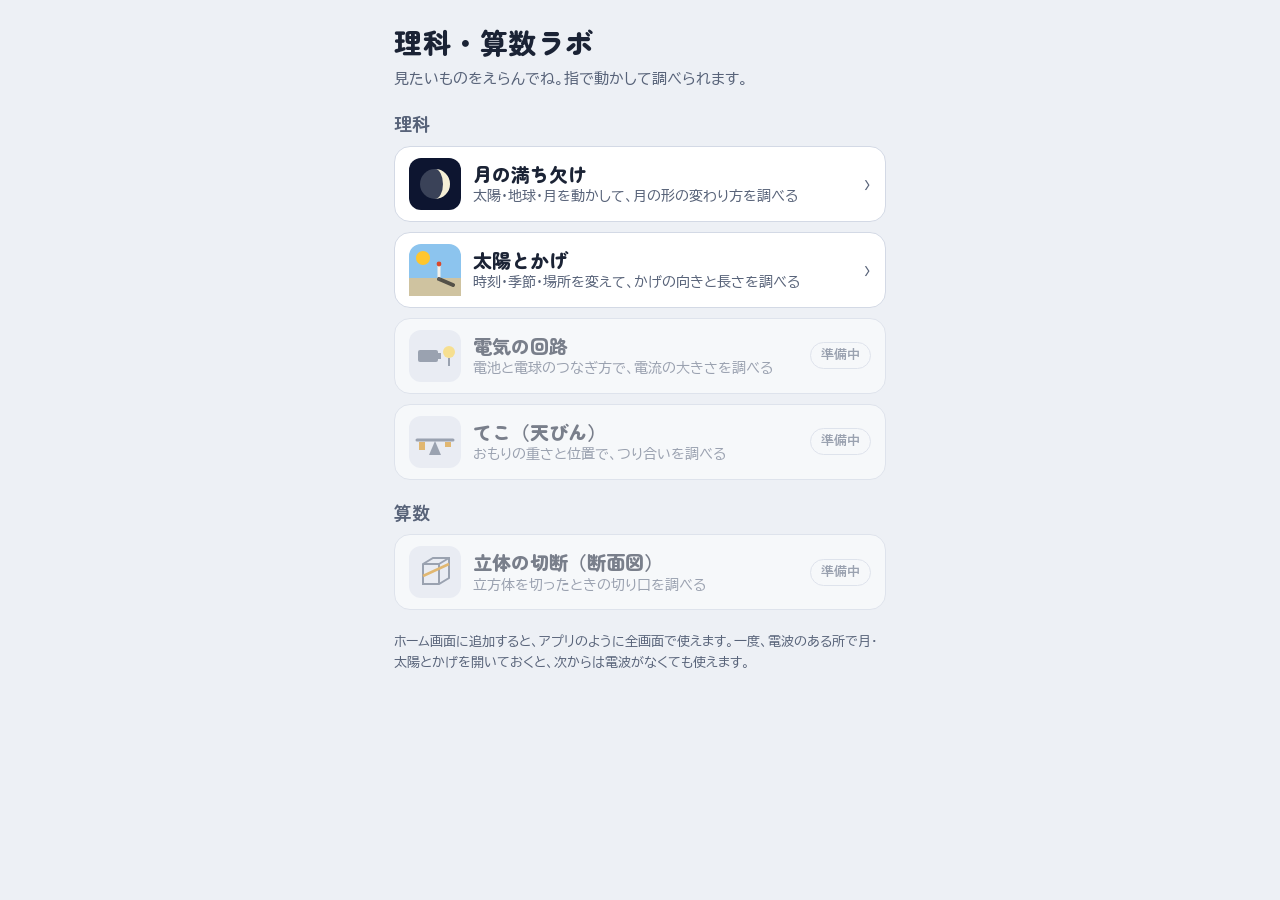
==== index.html @ a02ab7ed "Test ver" ====
<!doctype html>
<html lang="ja" data-root="./">
<head>
<meta charset="utf-8">
<meta name="viewport" content="width=device-width, initial-scale=1, viewport-fit=cover">
<meta name="robots" content="noindex, nofollow">
<meta name="theme-color" content="#edf0f5" media="(prefers-color-scheme: light)">
<meta name="theme-color" content="#0d1221" media="(prefers-color-scheme: dark)">
<meta name="mobile-web-app-capable" content="yes">
<meta name="apple-mobile-web-app-capable" content="yes">
<meta name="apple-mobile-web-app-title" content="理科・算数ラボ">
<title>理科・算数ラボ</title>
<link rel="manifest" href="manifest.webmanifest">
<link rel="icon" href="icons/icon-192.png">
<link rel="apple-touch-icon" href="icons/icon-180.png">
<link rel="preconnect" href="https://fonts.googleapis.com">
<link rel="preconnect" href="https://fonts.gstatic.com" crossorigin>
<link rel="stylesheet" href="https://fonts.googleapis.com/css2?family=BIZ+UDPGothic:wght@400;700&family=Zen+Maru+Gothic:wght@700;900&display=swap">
<link rel="stylesheet" href="css/common.css">
<style>
.menu{max-width:520px;margin:0 auto;padding:calc(14px + env(safe-area-inset-top)) 14px calc(24px + env(safe-area-inset-bottom))}
.menu h1{font-family:var(--f-head);font-weight:900;font-size:28px;margin:6px 0 2px;letter-spacing:.02em}
.menu .lead{margin:0 0 14px;color:var(--muted);font-size:15px}
.menu h2{font-family:var(--f-head);font-size:18px;margin:18px 0 8px;color:var(--muted)}
.list{display:flex;flex-direction:column;gap:10px}
.item{display:flex;align-items:center;gap:12px;min-height:76px;padding:10px 14px;border:1px solid var(--line);border-radius:16px;background:var(--surface);color:var(--ink);text-decoration:none}
a.item:active{background:var(--surface2)}
.item svg{flex:none;width:52px;height:52px}
.item .t{flex:1;min-width:0}
.item .n{display:block;font-family:var(--f-head);font-weight:900;font-size:19px;line-height:1.35}
.item .d{display:block;font-size:14px;color:var(--muted);line-height:1.45}
.item .go{flex:none;font-size:22px;color:var(--muted)}
.item.soon{opacity:.55}
.item.soon .go{font-size:13px;font-weight:700;border:1px solid var(--line);border-radius:999px;padding:2px 10px}
.foot{margin-top:22px;font-size:13px;color:var(--muted)}
</style>
</head>
<body>
<main class="menu">
  <h1>理科・算数ラボ</h1>
  <p class="lead">見たいものをえらんでね。指で動かして調べられます。</p>

  <h2>理科</h2>
  <div class="list">
    <a class="item" href="moon/">
      <svg viewBox="0 0 52 52" aria-hidden="true"><rect width="52" height="52" rx="12" fill="#0d1530"/><circle cx="26" cy="26" r="15" fill="#3a4258"/><path d="M26 11a15 15 0 0 1 0 30a8 15 0 0 0 0-30z" fill="#f5efd6"/></svg>
      <span class="t"><span class="n">月の満ち欠け</span><span class="d">太陽・地球・月を動かして、月の形の変わり方を調べる</span></span>
      <span class="go" aria-hidden="true">›</span>
    </a>
    <a class="item" href="shadow/">
      <svg viewBox="0 0 52 52" aria-hidden="true"><rect width="52" height="52" rx="12" fill="#8cc4ee"/><rect y="34" width="52" height="18" fill="#cfc3a0"/><circle cx="14" cy="14" r="7" fill="#ffc62e"/><path d="M30 20v15" stroke="#f4f1ea" stroke-width="3" stroke-linecap="round"/><path d="M30 35l14 6" stroke="#2b2b2b" stroke-width="4" stroke-linecap="round" opacity=".75"/><circle cx="30" cy="20" r="2.4" fill="#d9482b"/></svg>
      <span class="t"><span class="n">太陽とかげ</span><span class="d">時刻・季節・場所を変えて、かげの向きと長さを調べる</span></span>
      <span class="go" aria-hidden="true">›</span>
    </a>
    <div class="item soon" aria-disabled="true">
      <svg viewBox="0 0 52 52" aria-hidden="true"><rect width="52" height="52" rx="12" fill="#e6eaf3"/><rect x="9" y="20" width="20" height="12" rx="2" fill="#586379"/><rect x="29" y="23" width="3" height="6" fill="#586379"/><circle cx="40" cy="22" r="6" fill="#ffd23f"/><path d="M40 28v8" stroke="#586379" stroke-width="2"/></svg>
      <span class="t"><span class="n">電気の回路</span><span class="d">電池と電球のつなぎ方で、電流の大きさを調べる</span></span>
      <span class="go">準備中</span>
    </div>
    <div class="item soon" aria-disabled="true">
      <svg viewBox="0 0 52 52" aria-hidden="true"><rect width="52" height="52" rx="12" fill="#e6eaf3"/><path d="M8 24h36" stroke="#586379" stroke-width="3" stroke-linecap="round"/><path d="M26 25l-6 14h12z" fill="#586379"/><rect x="10" y="26" width="6" height="8" fill="#d98a06"/><rect x="36" y="26" width="6" height="5" fill="#d98a06"/></svg>
      <span class="t"><span class="n">てこ（天びん）</span><span class="d">おもりの重さと位置で、つり合いを調べる</span></span>
      <span class="go">準備中</span>
    </div>
  </div>

  <h2>算数</h2>
  <div class="list">
    <div class="item soon" aria-disabled="true">
      <svg viewBox="0 0 52 52" aria-hidden="true"><rect width="52" height="52" rx="12" fill="#e6eaf3"/><path d="M14 18l10-6h16v20l-10 6H14z" fill="none" stroke="#586379" stroke-width="2"/><path d="M14 18h16v20M30 18l10-6" fill="none" stroke="#586379" stroke-width="2"/><path d="M14 30l26-12" stroke="#d98a06" stroke-width="2.5"/></svg>
      <span class="t"><span class="n">立体の切断（断面図）</span><span class="d">立方体を切ったときの切り口を調べる</span></span>
      <span class="go">準備中</span>
    </div>
  </div>

  <p class="foot">ホーム画面に追加すると、アプリのように全画面で使えます。一度、電波のある所で月・太陽とかげを開いておくと、次からは電波がなくても使えます。</p>
</main>
<div id="update" class="update" hidden><span>新しい版があります。</span><button id="updateBtn" type="button">開き直す</button></div>
<script src="js/common.js"></script>
</body>
</html>
---- css/common.css ----
/* 理科・算数ラボ 共通の見た目（指示書 5章の色・文字に合わせる） */
:root{
  --bg:#edf0f5; --surface:#ffffff; --surface2:#f5f7fb; --ink:#1b2335; --muted:#586379; --line:#d3d9e5;
  --accent:#d98a06; --accent-ink:#6b4300; --accent-soft:#fff0cf; --focus:#2d6cc6;
  --summer:#d9482b; --equinox:#2e9a5f; --winter:#2f6fd0; --danger:#c0266d;
  --space:#060a17;
  --f-body:"BIZ UDPGothic","BIZ UDPゴシック","Hiragino Sans","Hiragino Kaku Gothic ProN","Noto Sans JP","Yu Gothic",sans-serif;
  --f-head:"Zen Maru Gothic","Hiragino Maru Gothic ProN","BIZ UDPGothic",sans-serif;
}
@media (prefers-color-scheme: dark){
  :root{
    color-scheme:dark;
    --bg:#0d1221; --surface:#151c2f; --surface2:#1b2339; --ink:#e6eaf3; --muted:#9ba5ba; --line:#2a3550;
    --accent:#f5b52e; --accent-ink:#ffd98a; --accent-soft:#3a2c10; --focus:#8fbaf5;
    --summer:#f07a5e; --equinox:#5cc98c; --winter:#6fa2f0; --danger:#f06aa8;
  }
}
*{box-sizing:border-box}
html,body{margin:0;height:100%;background:var(--bg);color:var(--ink);font-family:var(--f-body);font-size:16px;line-height:1.6;-webkit-text-size-adjust:100%;overscroll-behavior:none}
button,select,input{font:inherit;color:inherit}
:focus-visible{outline:3px solid var(--focus);outline-offset:2px}
rt{font-size:.55em;color:var(--muted)}
b,strong{color:var(--accent-ink)}

/* ---------- 画面のわく ---------- */
#app{display:flex;flex-direction:column;height:100vh;height:100dvh;max-width:520px;margin:0 auto;
  padding:env(safe-area-inset-top) env(safe-area-inset-right) 0 env(safe-area-inset-left)}
.topbar{flex:0 0 52px;display:flex;align-items:center;gap:8px;padding:0 10px}
.topbar h1{flex:1;margin:0;font-family:var(--f-head);font-weight:900;font-size:19px;letter-spacing:.02em;white-space:nowrap;overflow:hidden;text-overflow:ellipsis}
.backbtn{flex:none;display:inline-flex;align-items:center;min-height:44px;padding:0 12px;border:1px solid var(--line);background:var(--surface);border-radius:10px;font-weight:700;color:var(--ink);text-decoration:none}

/* 3D図（上に固定） */
.stage{position:relative;flex:0 0 auto;height:min(42dvh,92vw);min-height:220px;margin:0 10px;border-radius:16px;overflow:hidden;background:var(--space)}
.stage canvas{display:block;width:100%;height:100%;touch-action:none}
.views{position:absolute;top:8px;right:8px;display:flex;gap:5px;flex-wrap:wrap;justify-content:flex-end;max-width:calc(100% - 16px)}
.views button{min-height:38px;padding:0 10px;border-radius:10px;border:1px solid rgba(255,255,255,.25);background:rgba(10,16,34,.75);color:#eef2f8;font-weight:700;font-size:14px;cursor:pointer;touch-action:manipulation}
.views button[aria-pressed="true"]{background:#f5b52e;color:#1b1400;border-color:#f5b52e}
.views .z{min-width:40px;font-size:18px;padding:0}
.note3d{position:absolute;left:8px;bottom:6px;right:8px;color:#d0d6e6;font-size:12px;line-height:1.4;pointer-events:none;text-shadow:0 1px 2px #000}
.nogl{position:absolute;inset:0;display:grid;place-items:center;color:#fff;background:#1a2238;padding:16px;text-align:center;font-size:15px}

/* 3D図のすぐ下：いつも見える行 */
.status{flex:0 0 auto;margin:8px 10px 0;display:flex;flex-direction:column;gap:6px}
.status .line1{display:flex;align-items:center;gap:8px}
.date{flex:1;font-family:var(--f-head);font-weight:900;font-size:22px;font-variant-numeric:tabular-nums;line-height:1.2}
.date small{font-family:var(--f-body);font-weight:700;font-size:14px;color:var(--muted);margin-left:6px}
.play{flex:none;min-height:46px;min-width:7.2em;border-radius:10px;border:1px solid var(--accent);background:var(--accent);color:#1b1400;font-weight:700;font-size:16px;cursor:pointer;touch-action:manipulation}

/* タブ */
.tabs{flex:0 0 auto;display:flex;margin:8px 10px 0;border:1px solid var(--line);border-radius:12px;overflow:hidden;background:var(--surface)}
.tabs button{flex:1;min-height:44px;border:0;background:transparent;font-weight:700;font-size:15px;cursor:pointer;padding:0 4px;touch-action:manipulation}
.tabs button+button{border-left:1px solid var(--line)}
.tabs button[aria-selected="true"]{background:var(--ink);color:var(--bg)}
.pane{flex:1 1 auto;overflow-y:auto;-webkit-overflow-scrolling:touch;padding:10px 10px calc(16px + env(safe-area-inset-bottom))}
.pane[hidden]{display:none}

/* 部品 */
.panel{background:var(--surface);border:1px solid var(--line);border-radius:16px;padding:12px;display:flex;flex-direction:column;gap:10px;margin-bottom:10px}
.panel h2{font-family:var(--f-head);font-size:17px;margin:0;line-height:1.4}
.panel h2 small{font-family:var(--f-body);font-weight:400;font-size:13px;color:var(--muted);margin-left:4px}
.row{display:flex;gap:6px;flex-wrap:wrap;align-items:center}
.lbl{font-size:14px;color:var(--muted);font-weight:700}
.btn{min-height:44px;border-radius:10px;border:1px solid var(--line);background:var(--surface);padding:0 12px;font-weight:700;cursor:pointer;touch-action:manipulation}
.btn[aria-pressed="true"]{background:var(--ink);color:var(--bg);border-color:var(--ink)}
.grid2{display:grid;grid-template-columns:1fr 1fr;gap:6px}
.grid4{display:grid;grid-template-columns:repeat(4,1fr);gap:6px}
.grid3{display:grid;grid-template-columns:repeat(3,1fr);gap:6px}
.grid2 .btn,.grid3 .btn,.grid4 .btn{padding:0 4px}
.seg{display:flex;border:1px solid var(--line);border-radius:10px;overflow:hidden;background:var(--surface)}
.seg button{flex:1;border:0;border-radius:0;min-height:44px;padding:0 8px;font-weight:700;background:transparent;cursor:pointer;touch-action:manipulation}
.seg button+button{border-left:1px solid var(--line)}
.seg button[aria-pressed="true"]{background:var(--ink);color:var(--bg)}
input[type=range]{width:100%;height:40px;margin:0;accent-color:var(--accent)}
.cap{display:flex;justify-content:space-between;font-size:13px;color:var(--muted);margin-top:-6px}
.facts{display:grid;grid-template-columns:1fr 1fr;gap:6px}
.fact{background:var(--surface2);border-radius:10px;padding:6px 10px}
.fact .k{font-size:13px;color:var(--muted)}
.fact .v{font-weight:700;font-size:18px;font-variant-numeric:tabular-nums}
.fact .v small{font-weight:400;font-size:13px;color:var(--muted)}
.why{background:var(--accent-soft);border-radius:10px;padding:10px 12px;margin:0}
.hint{font-size:14px;color:var(--muted);margin:0}

/* 新しい版のお知らせ */
.update{position:fixed;left:50%;transform:translateX(-50%);bottom:calc(14px + env(safe-area-inset-bottom));z-index:50;display:flex;gap:10px;align-items:center;
  background:var(--ink);color:var(--bg);border-radius:12px;padding:8px 10px 8px 14px;font-weight:700;box-shadow:0 4px 16px rgba(0,0,0,.25)}
.update[hidden]{display:none}
.update button{min-height:40px;border:0;border-radius:8px;background:var(--accent);color:#1b1400;font-weight:700;padding:0 12px;cursor:pointer}

/* 横に広い画面（タブレット・PC）：左に3D図、右に操作と結果 */
@media (min-width:820px) and (min-height:500px){
  #app{max-width:1200px;display:grid;grid-template-columns:minmax(0,1fr) minmax(0,1fr);grid-template-rows:52px auto auto 1fr;
    grid-template-areas:"top top" "stage status" "stage tabs" "stage pane";column-gap:4px}
  .topbar{grid-area:top}
  .stage{grid-area:stage;height:auto;margin:0 10px 16px}
  .status{grid-area:status;margin-top:0}
  .tabs{grid-area:tabs}
  .pane{grid-area:pane}
}
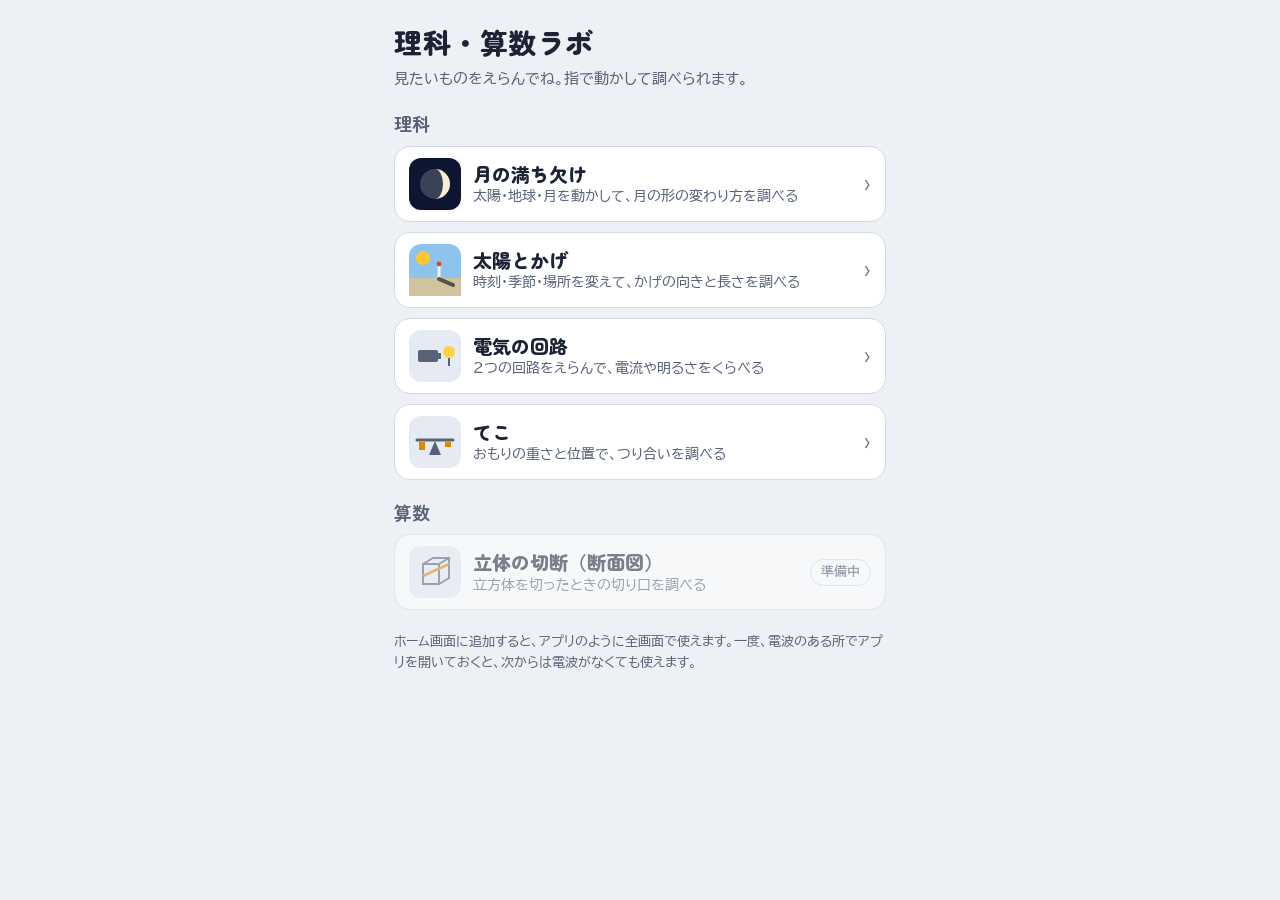
==== commit 32512c7f: "Test2" ====
--- a/index.html
+++ b/index.html
@@ -52,16 +52,16 @@
       <span class="t"><span class="n">太陽とかげ</span><span class="d">時刻・季節・場所を変えて、かげの向きと長さを調べる</span></span>
       <span class="go" aria-hidden="true">›</span>
     </a>
-    <div class="item soon" aria-disabled="true">
+    <a class="item" href="denki/">
       <svg viewBox="0 0 52 52" aria-hidden="true"><rect width="52" height="52" rx="12" fill="#e6eaf3"/><rect x="9" y="20" width="20" height="12" rx="2" fill="#586379"/><rect x="29" y="23" width="3" height="6" fill="#586379"/><circle cx="40" cy="22" r="6" fill="#ffd23f"/><path d="M40 28v8" stroke="#586379" stroke-width="2"/></svg>
-      <span class="t"><span class="n">電気の回路</span><span class="d">電池と電球のつなぎ方で、電流の大きさを調べる</span></span>
-      <span class="go">準備中</span>
-    </div>
-    <div class="item soon" aria-disabled="true">
+      <span class="t"><span class="n">電気の回路</span><span class="d">2つの回路をえらんで、電流や明るさをくらべる</span></span>
+      <span class="go" aria-hidden="true">›</span>
+    </a>
+    <a class="item" href="teko/">
       <svg viewBox="0 0 52 52" aria-hidden="true"><rect width="52" height="52" rx="12" fill="#e6eaf3"/><path d="M8 24h36" stroke="#586379" stroke-width="3" stroke-linecap="round"/><path d="M26 25l-6 14h12z" fill="#586379"/><rect x="10" y="26" width="6" height="8" fill="#d98a06"/><rect x="36" y="26" width="6" height="5" fill="#d98a06"/></svg>
-      <span class="t"><span class="n">てこ（天びん）</span><span class="d">おもりの重さと位置で、つり合いを調べる</span></span>
-      <span class="go">準備中</span>
-    </div>
+      <span class="t"><span class="n">てこ</span><span class="d">おもりの重さと位置で、つり合いを調べる</span></span>
+      <span class="go" aria-hidden="true">›</span>
+    </a>
   </div>
 
   <h2>算数</h2>
@@ -73,7 +73,7 @@
     </div>
   </div>
 
-  <p class="foot">ホーム画面に追加すると、アプリのように全画面で使えます。一度、電波のある所で月・太陽とかげを開いておくと、次からは電波がなくても使えます。</p>
+  <p class="foot">ホーム画面に追加すると、アプリのように全画面で使えます。一度、電波のある所でアプリを開いておくと、次からは電波がなくても使えます。</p>
 </main>
 <div id="update" class="update" hidden><span>新しい版があります。</span><button id="updateBtn" type="button">開き直す</button></div>
 <script src="js/common.js"></script>
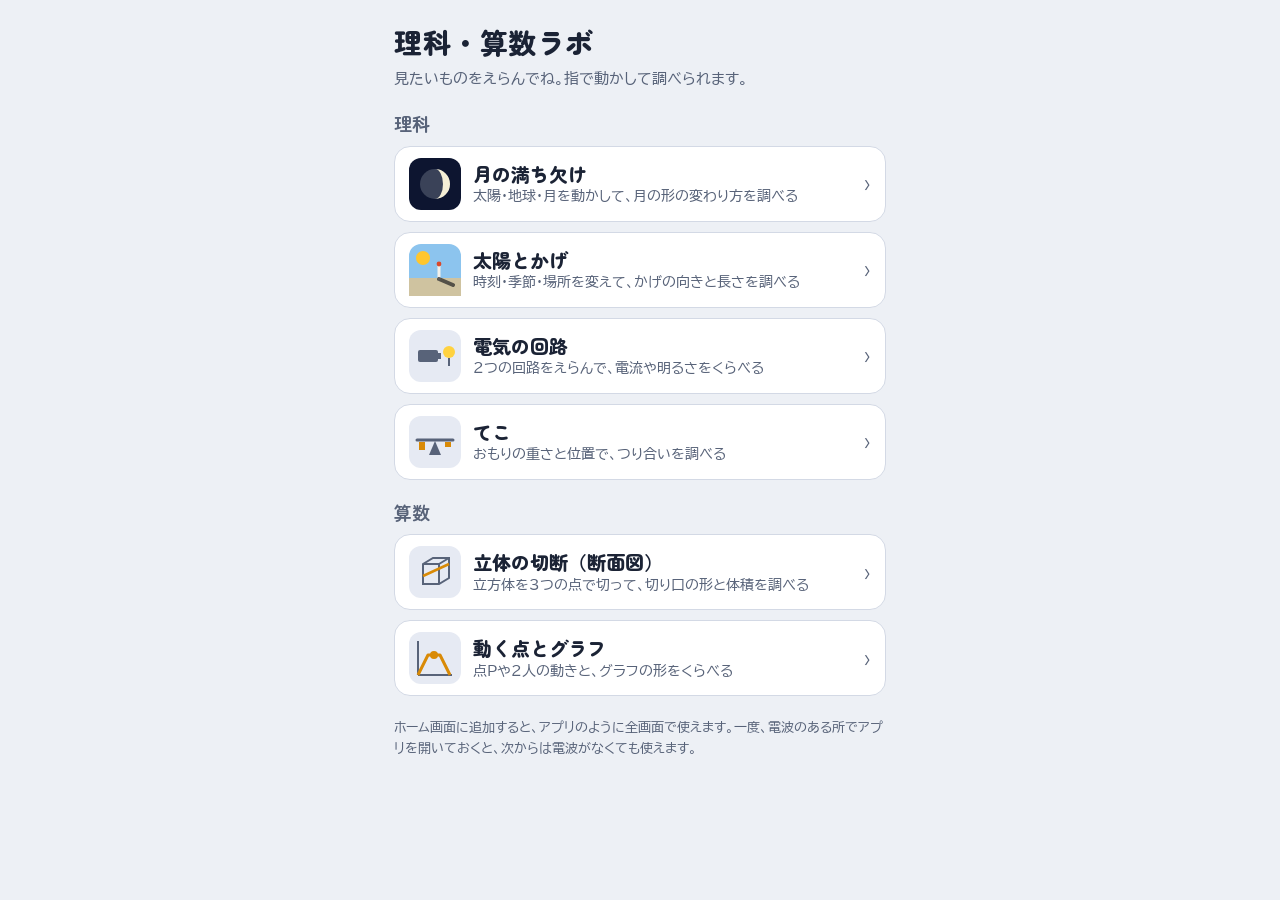
==== commit ed0dc4f5: "Test3" ====
--- a/index.html
+++ b/index.html
@@ -66,11 +66,16 @@
 
   <h2>算数</h2>
   <div class="list">
-    <div class="item soon" aria-disabled="true">
+    <a class="item" href="rittai/">
       <svg viewBox="0 0 52 52" aria-hidden="true"><rect width="52" height="52" rx="12" fill="#e6eaf3"/><path d="M14 18l10-6h16v20l-10 6H14z" fill="none" stroke="#586379" stroke-width="2"/><path d="M14 18h16v20M30 18l10-6" fill="none" stroke="#586379" stroke-width="2"/><path d="M14 30l26-12" stroke="#d98a06" stroke-width="2.5"/></svg>
-      <span class="t"><span class="n">立体の切断（断面図）</span><span class="d">立方体を切ったときの切り口を調べる</span></span>
-      <span class="go">準備中</span>
-    </div>
+      <span class="t"><span class="n">立体の切断（断面図）</span><span class="d">立方体を3つの点で切って、切り口の形と体積を調べる</span></span>
+      <span class="go" aria-hidden="true">›</span>
+    </a>
+    <a class="item" href="ten/">
+      <svg viewBox="0 0 52 52" aria-hidden="true"><rect width="52" height="52" rx="12" fill="#e6eaf3"/><path d="M9 43V9M9 43h34" stroke="#586379" stroke-width="2"/><path d="M9 43l10-20h12l10 20" fill="none" stroke="#d98a06" stroke-width="3" stroke-linejoin="round"/><circle cx="25" cy="23" r="4" fill="#d98a06"/></svg>
+      <span class="t"><span class="n">動く点とグラフ</span><span class="d">点Pや2人の動きと、グラフの形をくらべる</span></span>
+      <span class="go" aria-hidden="true">›</span>
+    </a>
   </div>
 
   <p class="foot">ホーム画面に追加すると、アプリのように全画面で使えます。一度、電波のある所でアプリを開いておくと、次からは電波がなくても使えます。</p>
